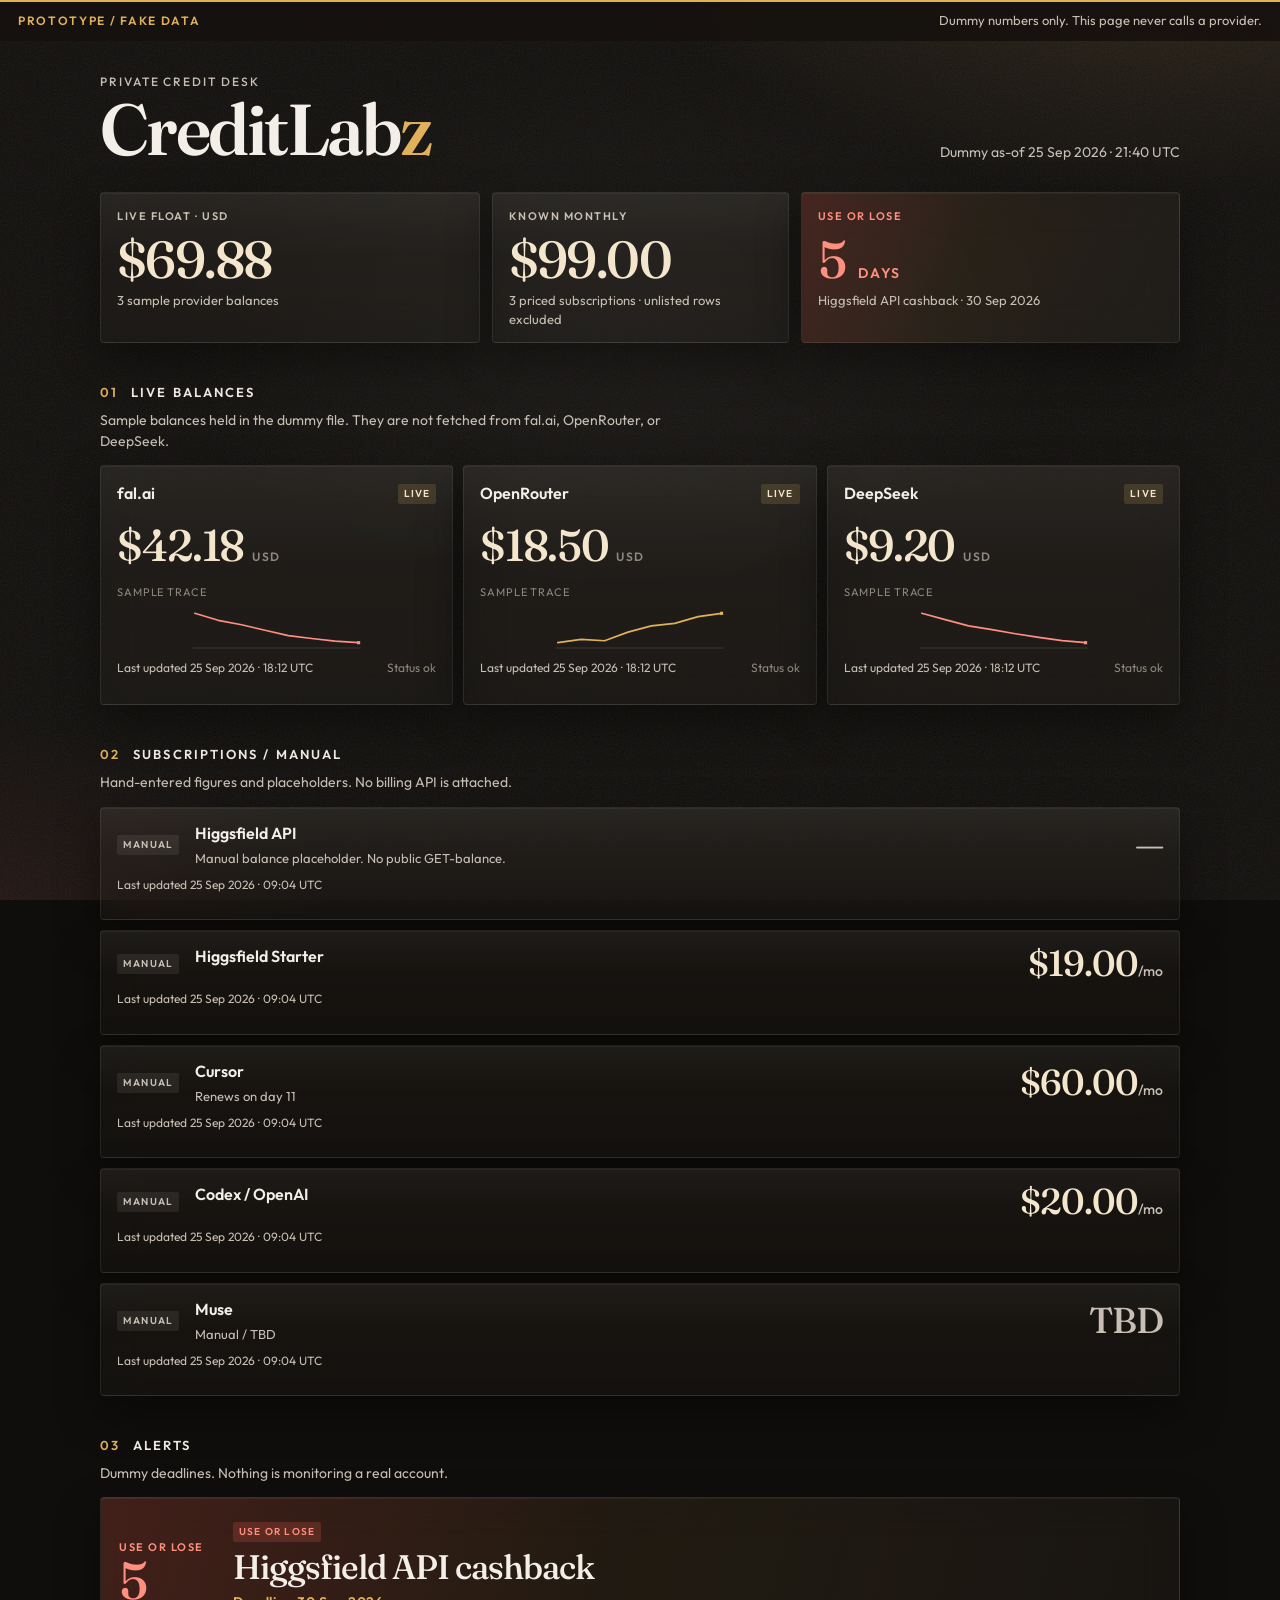
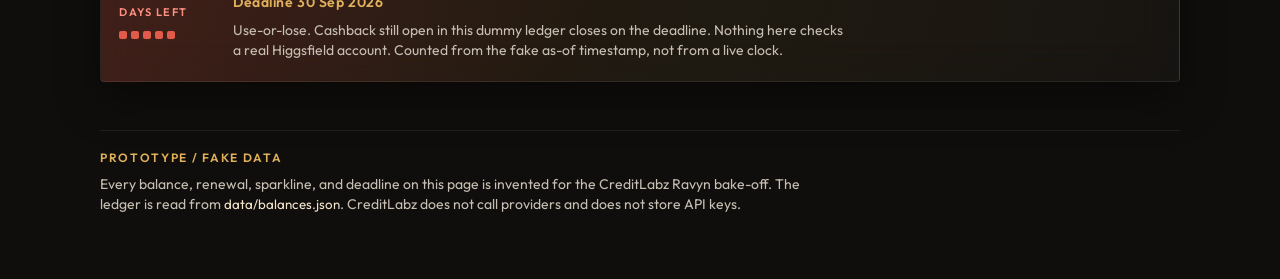
==== main/index.html @ 65f57c91 "Publish a compare gallery with a static copy of each Ravyn look. Snapshot main, v1, v2 cyan-dark, an" ====
<!DOCTYPE html>
<html lang="en">
<head>
  <meta charset="utf-8" />
  <meta name="viewport" content="width=device-width, initial-scale=1" />
  <meta name="robots" content="noindex, nofollow" />
  <meta name="description" content="CreditLabz prototype. Fake API balances only. No provider calls and no API keys." />
  <meta name="theme-color" content="#100e0c" />
  <meta property="og:title" content="CreditLabz — prototype (fake data)" />
  <meta property="og:description" content="Ravyn bake-off ledger with invented balances. Not connected to any provider." />
  <title>CreditLabz — prototype (fake data)</title>
  <link rel="icon" href="favicon.svg" type="image/svg+xml" />
  <link rel="preconnect" href="https://fonts.googleapis.com" />
  <link rel="preconnect" href="https://fonts.gstatic.com" crossorigin />
  <link href="https://fonts.googleapis.com/css2?family=Fraunces:opsz,wght@9..144,500;9..144,600&family=Outfit:wght@400;500;600&display=swap" rel="stylesheet" />
  <link rel="stylesheet" href="css/styles.css" />
</head>
<body>
  <div class="atmosphere" aria-hidden="true"></div>
  <a class="skip" href="#main">Skip to ledger</a>
  <p class="banner" role="status">
    <span class="stamp">Prototype / fake data</span>
    <span class="banner-note">Dummy numbers only. This page never calls a provider.</span>
  </p>
  <div class="page">
    <header class="mast">
      <div class="mast-title">
        <p class="kicker">Private credit desk</p>
        <h1>CreditLab<span class="mark">z</span></h1>
      </div>
      <p class="asof" id="asof">Dummy timestamp loading…</p>
    </header>

    <main id="main">
      <section class="summary" id="summary" aria-label="Ledger summary">
        <p class="loading">Loading dummy ledger…</p>
      </section>

      <section class="section" id="live" aria-labelledby="live-heading">
        <div class="section-head">
          <h2 id="live-heading"><span>01</span> Live balances</h2>
          <p>Sample balances held in the dummy file. They are not fetched from fal.ai, OpenRouter, or DeepSeek.</p>
        </div>
        <div class="live-grid" id="live-grid"></div>
      </section>

      <section class="section" id="manual" aria-labelledby="manual-heading">
        <div class="section-head">
          <h2 id="manual-heading"><span>02</span> Subscriptions / manual</h2>
          <p>Hand-entered figures and placeholders. No billing API is attached.</p>
        </div>
        <div class="stack" id="manual-list"></div>
      </section>

      <section class="section" id="alerts" aria-labelledby="alerts-heading">
        <div class="section-head">
          <h2 id="alerts-heading"><span>03</span> Alerts</h2>
          <p>Dummy deadlines. Nothing is monitoring a real account.</p>
        </div>
        <div class="stack" id="alert-list"></div>
      </section>
    </main>

    <footer class="colophon">
      <p class="stamp">Prototype / fake data</p>
      <p>Every balance, renewal, sparkline, and deadline on this page is invented for the CreditLabz Ravyn bake-off. The ledger is read from <code>data/balances.json</code>. CreditLabz does not call providers and does not store API keys.</p>
    </footer>
  </div>
  <noscript>
    <p class="banner">JavaScript is required to paint the dummy ledger from data/balances.json.</p>
  </noscript>
  <script src="js/app.js" defer></script>
</body>
</html>
---- main/css/styles.css ----
:root {
  --bg: #100e0c;
  --ink: #f3efe8;
  --muted: #c8bfb4;
  --faint: #8f877e;
  --gold: #e0b15a;
  --gold-soft: #f3e6cc;
  --red: #ff8f80;
  --red-deep: #e15a4a;
  --glass: rgba(255, 246, 232, 0.045);
  --edge: rgba(255, 244, 230, 0.08);
  --radius: 4px;
  --radius-tight: 2px;
  --shadow: 0 18px 44px rgba(0, 0, 0, 0.38);
  color-scheme: dark;
}

* { box-sizing: border-box; }

html { scroll-behavior: smooth; }

body {
  margin: 0;
  min-height: 100vh;
  background: var(--bg);
  color: var(--ink);
  font-family: "Outfit", "Avenir Next", "Segoe UI", sans-serif;
  font-size: 16px;
  line-height: 1.45;
}

body::selection,
.page::selection {
  background: var(--gold);
  color: #1a140c;
}

a { color: var(--gold-soft); }

.atmosphere {
  position: fixed;
  inset: 0;
  z-index: 0;
  pointer-events: none;
  background:
    radial-gradient(980px 520px at 92% -12%, rgba(224, 177, 90, 0.16), transparent 58%),
    radial-gradient(760px 480px at -8% 108%, rgba(225, 90, 74, 0.12), transparent 56%),
    radial-gradient(640px 380px at 48% 36%, rgba(255, 244, 230, 0.035), transparent 70%);
}

.atmosphere::after {
  content: "";
  position: absolute;
  inset: 0;
  opacity: 0.18;
  background-image: url("data:image/svg+xml;utf8,<svg xmlns='http://www.w3.org/2000/svg' width='180' height='180'><filter id='n'><feTurbulence type='fractalNoise' baseFrequency='0.85' numOctaves='2' stitchTiles='stitch'/></filter><rect width='100%' height='100%' filter='url(%23n)' opacity='0.55'/></svg>");
}

.page {
  position: relative;
  z-index: 1;
  width: min(1080px, calc(100% - 32px));
  margin: 0 auto;
  padding-bottom: 64px;
}

.skip {
  position: absolute;
  left: 12px;
  top: -48px;
  z-index: 40;
  padding: 8px 10px;
  border-radius: var(--radius-tight);
  background: var(--gold);
  color: #1a140c;
  text-decoration: none;
}

.skip:focus { top: 8px; }

.banner {
  position: sticky;
  top: 0;
  z-index: 20;
  display: flex;
  justify-content: space-between;
  align-items: baseline;
  gap: 12px 24px;
  flex-wrap: wrap;
  margin: 0;
  padding: 11px 18px;
  background: rgba(22, 18, 15, 0.92);
  box-shadow: inset 0 2px 0 var(--gold);
  backdrop-filter: blur(16px);
  -webkit-backdrop-filter: blur(16px);
}

.stamp {
  margin: 0;
  color: var(--gold);
  font-size: 12px;
  font-weight: 600;
  letter-spacing: 0.14em;
  text-transform: uppercase;
}

.banner-note {
  color: var(--muted);
  font-size: 13px;
}

.mast {
  display: flex;
  justify-content: space-between;
  align-items: flex-end;
  gap: 18px 28px;
  padding: 32px 0 8px;
}

.kicker {
  margin: 0 0 6px;
  color: var(--muted);
  font-size: 12px;
  font-weight: 500;
  letter-spacing: 0.16em;
  text-transform: uppercase;
}

h1 {
  margin: 0;
  font-family: "Fraunces", "Iowan Old Style", Palatino, Georgia, serif;
  font-weight: 600;
  font-size: clamp(40px, 8vw, 72px);
  line-height: 0.92;
  letter-spacing: -0.035em;
}

h1 .mark { color: var(--gold); }

.asof {
  margin: 0;
  max-width: 28ch;
  color: var(--muted);
  font-size: 14px;
  text-align: right;
}

.summary {
  display: grid;
  gap: 12px;
  margin-top: 22px;
}

.section { margin-top: 40px; }

.section-head h2 {
  margin: 0;
  color: var(--ink);
  font-family: "Outfit", "Avenir Next", sans-serif;
  font-size: 13px;
  font-weight: 600;
  letter-spacing: 0.16em;
  text-transform: uppercase;
}

.section-head h2 span {
  margin-right: 8px;
  color: var(--gold);
}

.section-head p {
  margin: 8px 0 0;
  max-width: 68ch;
  color: var(--muted);
  font-size: 14px;
}

.live-grid,
.stack {
  display: grid;
  gap: 10px;
  margin-top: 14px;
}

body:not(.ready) .section { display: none; }

.card {
  border: 1px solid var(--edge);
  border-radius: var(--radius);
  background:
    linear-gradient(180deg, rgba(255, 246, 232, 0.075), rgba(255, 246, 232, 0.028) 42%, rgba(255, 246, 232, 0.02));
  box-shadow:
    inset 0 1px 0 rgba(255, 244, 230, 0.05),
    var(--shadow);
  backdrop-filter: blur(22px) saturate(1.35);
  -webkit-backdrop-filter: blur(22px) saturate(1.35);
  transition: transform 160ms ease, background 160ms ease;
}

a.card {
  color: inherit;
  text-decoration: none;
}

.card:hover {
  transform: translateY(-2px);
  background:
    linear-gradient(180deg, rgba(255, 246, 232, 0.1), rgba(255, 246, 232, 0.04) 46%, rgba(255, 246, 232, 0.025));
}

.summary-card { padding: 16px 16px 14px; }

.eyebrow {
  margin: 0;
  color: var(--muted);
  font-size: 11px;
  font-weight: 600;
  letter-spacing: 0.14em;
  text-transform: uppercase;
}

.hero-figure {
  margin: 10px 0 6px;
  color: var(--gold-soft);
  font-family: "Fraunces", "Iowan Old Style", Palatino, Georgia, serif;
  font-weight: 500;
  font-size: clamp(36px, 5vw, 52px);
  line-height: 0.95;
  letter-spacing: -0.03em;
  font-variant-numeric: tabular-nums;
}

.hero-figure .unit {
  margin-left: 4px;
  color: var(--red);
  font-family: "Outfit", "Avenir Next", sans-serif;
  font-size: 14px;
  font-weight: 600;
  letter-spacing: 0.12em;
  text-transform: uppercase;
}

.summary-alert {
  background:
    linear-gradient(115deg, rgba(225, 90, 74, 0.22), rgba(224, 177, 90, 0.07) 46%, rgba(255, 246, 232, 0.03));
}

.summary-alert .hero-figure,
.summary-alert .eyebrow { color: var(--red); }

.meta {
  margin: 0;
  color: var(--muted);
  font-size: 13px;
}

.live-card {
  display: flex;
  flex-direction: column;
  min-height: 228px;
  padding: 16px;
}

.card-top {
  display: flex;
  justify-content: space-between;
  align-items: center;
  gap: 10px;
}

.service {
  margin: 0;
  font-size: 16px;
  font-weight: 600;
}

.badge {
  display: inline-block;
  padding: 3px 6px;
  border-radius: var(--radius-tight);
  background: rgba(224, 177, 90, 0.16);
  color: var(--gold-soft);
  font-size: 10px;
  font-weight: 600;
  letter-spacing: 0.12em;
  line-height: 1.4;
  text-transform: uppercase;
  white-space: nowrap;
}

.badge-manual {
  background: rgba(243, 239, 232, 0.08);
  color: var(--muted);
}

.badge-urgent {
  background: rgba(225, 90, 74, 0.22);
  color: var(--red);
}

.figure-row {
  display: flex;
  align-items: baseline;
  gap: 8px;
  margin-top: 18px;
}

.figure {
  margin: 0;
  color: var(--gold-soft);
  font-family: "Fraunces", "Iowan Old Style", Palatino, Georgia, serif;
  font-weight: 500;
  font-size: clamp(32px, 4vw, 44px);
  line-height: 1;
  letter-spacing: -0.03em;
  font-variant-numeric: tabular-nums;
}

.figure.dim {
  color: var(--muted);
  font-size: clamp(28px, 3vw, 36px);
}

.currency {
  color: var(--faint);
  font-size: 12px;
  font-weight: 600;
  letter-spacing: 0.12em;
}

.cadence {
  color: var(--muted);
  font-size: 14px;
  font-weight: 500;
}

.trace { margin-top: auto; padding-top: 18px; }

.trace-label {
  display: flex;
  justify-content: space-between;
  gap: 8px;
  margin: 0 0 6px;
  color: var(--faint);
  font-size: 11px;
  letter-spacing: 0.08em;
  text-transform: uppercase;
}

.spark {
  display: block;
  width: 100%;
  height: 42px;
}

.spark path {
  fill: none;
  stroke-width: 1.6;
  stroke-linejoin: round;
  stroke-linecap: round;
}

.spark .baseline {
  stroke: rgba(243, 239, 232, 0.14);
  stroke-width: 1;
}

.spark rect { stroke: none; }

.spark.up path { stroke: var(--gold); }

.spark.up rect { fill: var(--gold); }

.spark.down path { stroke: var(--red); }

.spark.down rect { fill: var(--red); }

.card-foot {
  display: flex;
  justify-content: space-between;
  gap: 10px;
  flex-wrap: wrap;
  margin-top: 10px;
  color: var(--faint);
  font-size: 12px;
}

.card-foot time { color: var(--muted); }

.status-ok { color: var(--faint); }

.status-bad { color: var(--red); }

.ledger {
  display: grid;
  grid-template-columns: auto minmax(0, 1fr) auto;
  gap: 4px 16px;
  align-items: center;
  padding: 14px 16px;
}

.ledger .badge { grid-row: 1 / span 2; }

.ledger .service { grid-column: 2; }

.ledger .amount {
  grid-column: 3;
  grid-row: 1 / span 2;
  margin: 0;
  text-align: right;
}

.ledger .figure { font-size: clamp(28px, 3vw, 36px); }

.ledger .note {
  grid-column: 2;
  margin: 0;
  color: var(--muted);
  font-size: 13px;
}

.ledger .card-foot {
  grid-column: 1 / -1;
  margin-top: 4px;
}

.alert-card {
  display: grid;
  grid-template-columns: auto minmax(0, 1fr);
  gap: 8px 22px;
  align-items: center;
  padding: 20px 18px;
  background:
    linear-gradient(105deg, rgba(225, 90, 74, 0.24), rgba(224, 177, 90, 0.08) 48%, rgba(255, 246, 232, 0.03));
}

.alert-count {
  min-width: 92px;
}

.alert-count .hero-figure {
  margin: 0;
  color: var(--red);
}

.alert-count .eyebrow { color: var(--red); }

.ticks {
  display: flex;
  gap: 4px;
  margin-top: 10px;
}

.ticks span {
  width: 8px;
  height: 8px;
  border-radius: var(--radius-tight);
  background: var(--red-deep);
}

.alert-copy h3 {
  margin: 8px 0 6px;
  font-family: "Fraunces", "Iowan Old Style", Palatino, Georgia, serif;
  font-size: clamp(26px, 3vw, 34px);
  font-weight: 500;
  letter-spacing: -0.03em;
  line-height: 1.05;
}

.deadline {
  margin: 0 0 8px;
  color: var(--gold);
  font-size: 14px;
  font-weight: 600;
  letter-spacing: 0.04em;
}

.alert-copy p:last-child {
  margin: 0;
  max-width: 68ch;
  color: var(--muted);
  font-size: 14px;
}

.loading,
.empty {
  margin: 0;
  color: var(--muted);
}

.error {
  margin: 0;
  color: var(--red);
}

.colophon {
  margin-top: 48px;
  padding-top: 18px;
  border-top: 1px solid rgba(255, 244, 230, 0.08);
}

.colophon p:last-child {
  margin: 8px 0 0;
  max-width: 78ch;
  color: var(--muted);
  font-size: 14px;
}

code {
  color: var(--gold-soft);
  font-family: "Outfit", "Avenir Next", sans-serif;
  font-size: 0.95em;
}

.sr {
  position: absolute;
  width: 1px;
  height: 1px;
  padding: 0;
  margin: -1px;
  overflow: hidden;
  clip: rect(0, 0, 0, 0);
  white-space: nowrap;
  border: 0;
}

:focus-visible {
  outline: 2px solid var(--gold);
  outline-offset: 3px;
}

@media (min-width: 800px) {
  .summary { grid-template-columns: 1.15fr 0.9fr 1.15fr; }
  .live-grid { grid-template-columns: repeat(3, minmax(0, 1fr)); }
}

@media (max-width: 720px) {
  .page { width: min(1080px, calc(100% - 24px)); }
  .mast { flex-direction: column; align-items: flex-start; padding-top: 24px; }
  .asof { text-align: left; }
  .ledger {
    grid-template-columns: 1fr;
    justify-items: start;
  }
  .ledger .badge,
  .ledger .service,
  .ledger .note,
  .ledger .amount,
  .ledger .card-foot { grid-column: 1; grid-row: auto; }
  .ledger .amount { text-align: left; }
  .alert-card { grid-template-columns: 1fr; }
}

@media (prefers-reduced-motion: reduce) {
  html { scroll-behavior: auto; }
  .card { transition: none; }
  .card:hover { transform: none; }
}
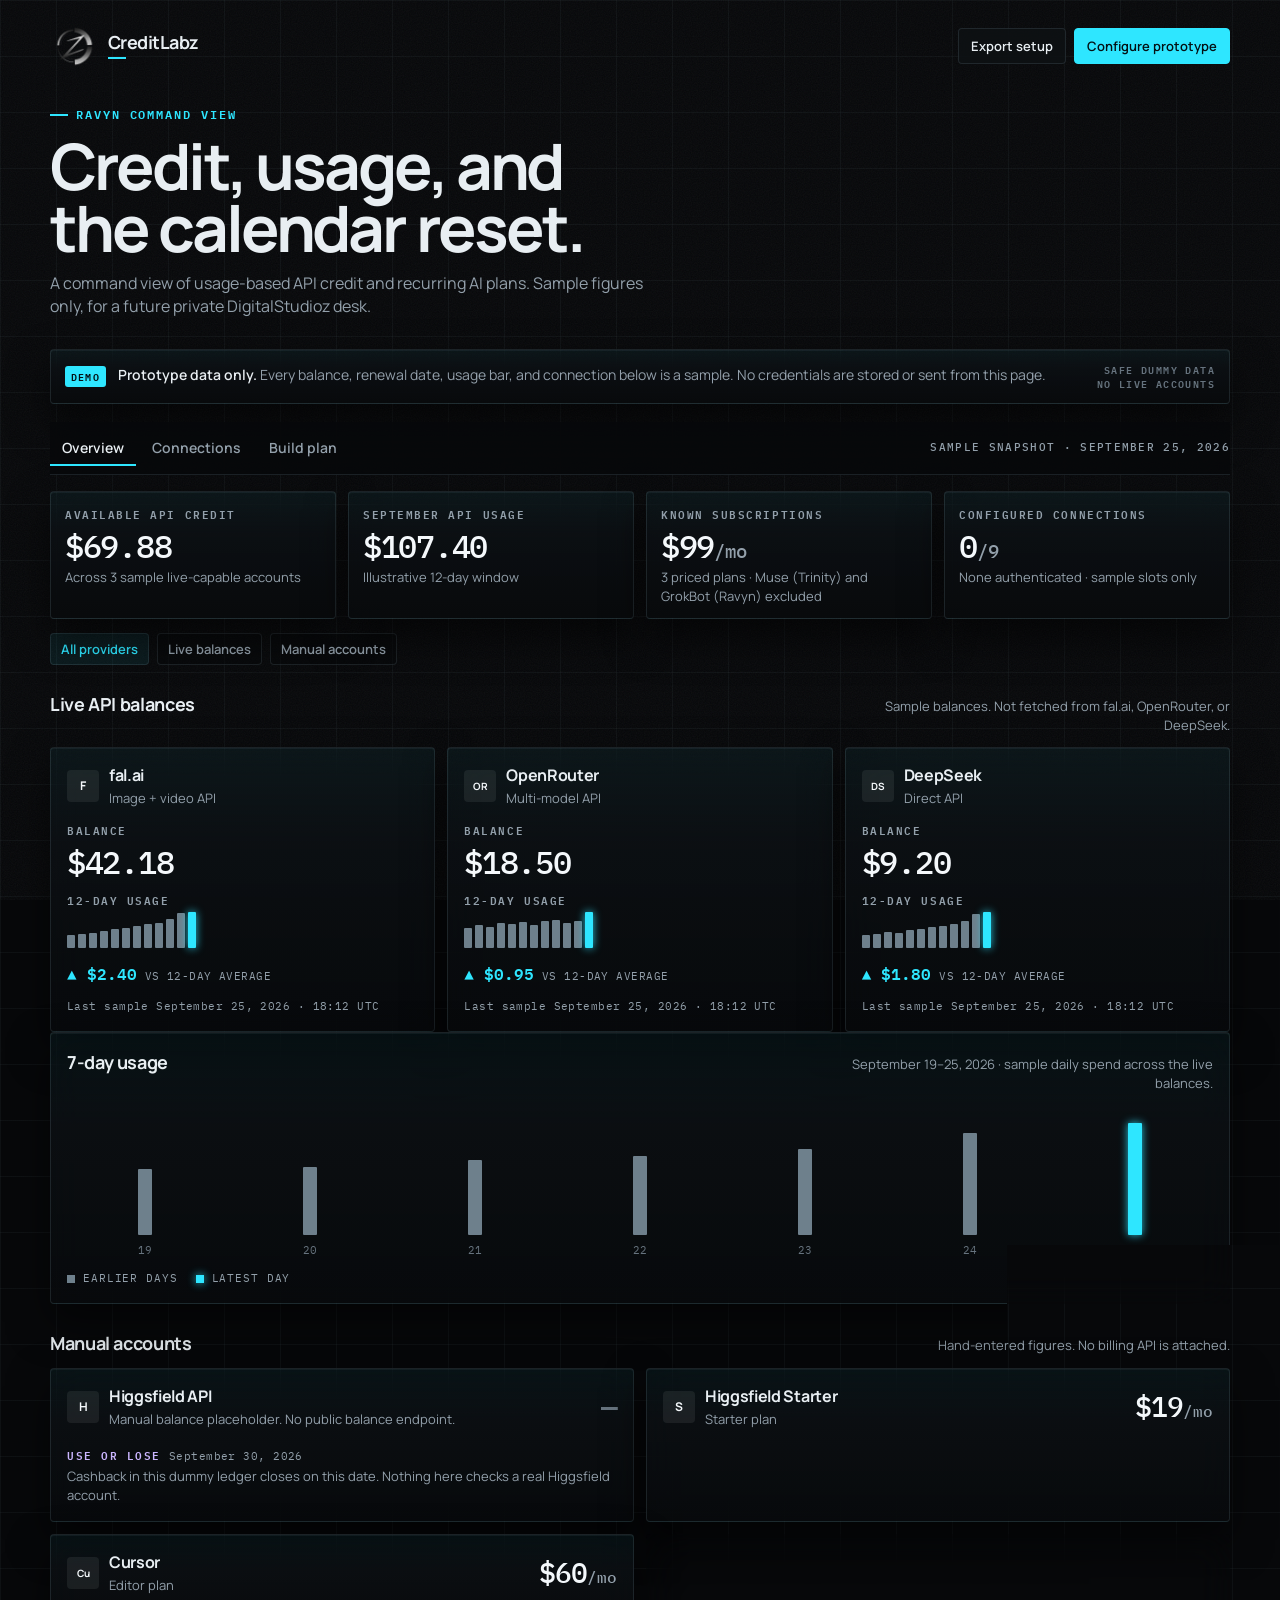
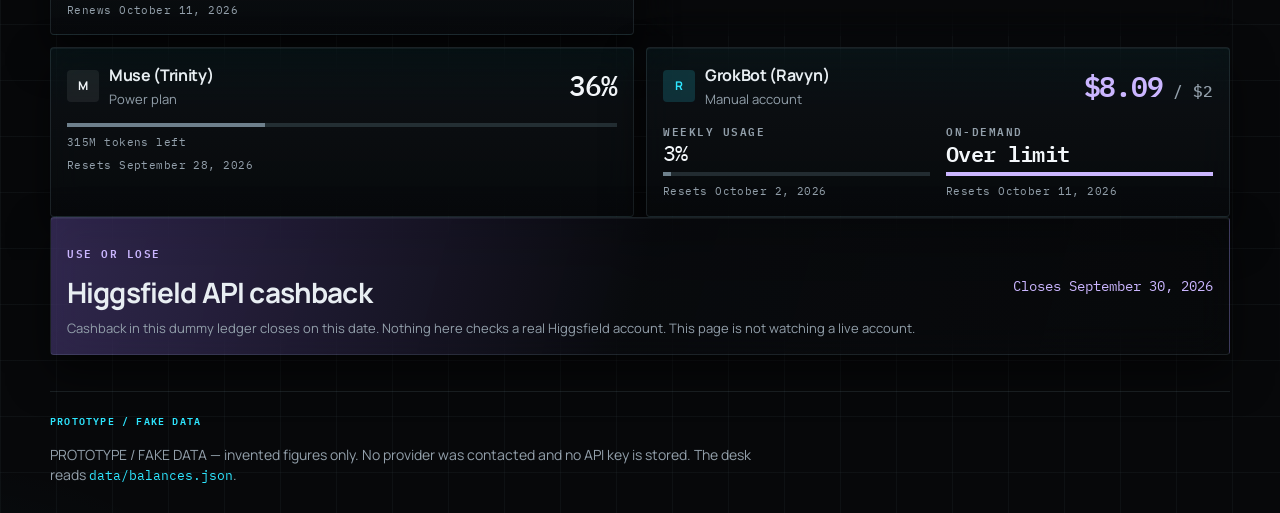
==== commit e8c60d61: "Refresh the compare gallery to the cyan v3 desk and drop v1. /main/ and /v3-next-pass/ now show the " ====
--- a/main/index.html
+++ b/main/index.html
@@ -5,69 +5,138 @@
   <meta name="viewport" content="width=device-width, initial-scale=1" />
   <meta name="robots" content="noindex, nofollow" />
   <meta name="description" content="CreditLabz prototype. Fake API balances only. No provider calls and no API keys." />
-  <meta name="theme-color" content="#100e0c" />
+  <meta name="theme-color" content="#07080a" />
   <meta property="og:title" content="CreditLabz — prototype (fake data)" />
-  <meta property="og:description" content="Ravyn bake-off ledger with invented balances. Not connected to any provider." />
+  <meta property="og:description" content="Ravyn bake-off desk with invented balances, usage bars, and calendar reset dates." />
   <title>CreditLabz — prototype (fake data)</title>
-  <link rel="icon" href="favicon.svg" type="image/svg+xml" />
+  <link rel="icon" href="assets/logo.png" type="image/png" />
   <link rel="preconnect" href="https://fonts.googleapis.com" />
   <link rel="preconnect" href="https://fonts.gstatic.com" crossorigin />
-  <link href="https://fonts.googleapis.com/css2?family=Fraunces:opsz,wght@9..144,500;9..144,600&family=Outfit:wght@400;500;600&display=swap" rel="stylesheet" />
+  <link href="https://fonts.googleapis.com/css2?family=IBM+Plex+Mono:wght@500;600&family=Manrope:wght@400;500;600;700;800&display=swap" rel="stylesheet" />
   <link rel="stylesheet" href="css/styles.css" />
 </head>
 <body>
-  <div class="atmosphere" aria-hidden="true"></div>
-  <a class="skip" href="#main">Skip to ledger</a>
-  <p class="banner" role="status">
-    <span class="stamp">Prototype / fake data</span>
-    <span class="banner-note">Dummy numbers only. This page never calls a provider.</span>
-  </p>
+  <a class="skip" href="#main">Skip to desk</a>
   <div class="page">
-    <header class="mast">
-      <div class="mast-title">
-        <p class="kicker">Private credit desk</p>
-        <h1>CreditLab<span class="mark">z</span></h1>
+    <header class="topbar">
+      <a class="brand" href="#overview">
+        <img class="logo" src="assets/logo.png" width="48" height="48" alt="" />
+        <span class="brand-lockup">
+          <span class="brand-name">CreditLabz</span>
+          <span class="brand-tick" aria-hidden="true"></span>
+        </span>
+      </a>
+      <div class="top-actions">
+        <button type="button" class="btn" id="export-btn">Export setup</button>
+        <button type="button" class="btn btn-lead" id="configure-btn">Configure prototype</button>
       </div>
-      <p class="asof" id="asof">Dummy timestamp loading…</p>
     </header>
 
     <main id="main">
-      <section class="summary" id="summary" aria-label="Ledger summary">
-        <p class="loading">Loading dummy ledger…</p>
+      <section class="hero">
+        <p class="kicker"><span class="kicker-rule" aria-hidden="true"></span>Ravyn command view</p>
+        <h1>Credit, usage, and<br />the calendar reset.</h1>
+        <p class="lede">A command view of usage-based API credit and recurring AI plans. Sample figures only, for a future private DigitalStudioz desk.</p>
       </section>
 
-      <section class="section" id="live" aria-labelledby="live-heading">
+      <p class="demo" role="status">
+        <span class="demo-main">
+          <span class="stamp">Demo</span>
+          <span class="demo-copy"><strong>Prototype data only.</strong> Every balance, renewal date, usage bar, and connection below is a sample. No credentials are stored or sent from this page.</span>
+        </span>
+        <span class="demo-side">
+          <span>Safe dummy data</span>
+          <span>No live accounts</span>
+        </span>
+      </p>
+
+      <div class="tabbar">
+        <div class="tablist" role="tablist" aria-label="Desk sections">
+          <button type="button" class="tab" id="tab-overview" role="tab" aria-selected="true" aria-controls="panel-overview" data-tab="overview" tabindex="0">Overview</button>
+          <button type="button" class="tab" id="tab-connections" role="tab" aria-selected="false" aria-controls="panel-connections" data-tab="connections" tabindex="-1">Connections</button>
+          <button type="button" class="tab" id="tab-build" role="tab" aria-selected="false" aria-controls="panel-build" data-tab="build" tabindex="-1">Build plan</button>
+        </div>
+        <p class="snapshot" id="snapshot">Sample snapshot</p>
+      </div>
+
+      <div class="panel" id="panel-overview" role="tabpanel" aria-labelledby="tab-overview" data-filter="all">
+        <section class="metrics" id="metrics" aria-label="Summary">
+          <p class="loading">Loading dummy ledger…</p>
+        </section>
+
+        <div class="filters" id="filters" role="group" aria-label="Filter accounts">
+          <button type="button" class="filter" data-filter="all" aria-pressed="true">All providers</button>
+          <button type="button" class="filter" data-filter="live" aria-pressed="false">Live balances</button>
+          <button type="button" class="filter" data-filter="manual" aria-pressed="false">Manual accounts</button>
+        </div>
+
+        <section class="block is-live-block" id="live-section" aria-labelledby="live-heading">
+          <div class="section-head">
+            <h2 id="live-heading">Live API balances</h2>
+            <p>Sample balances. Not fetched from fal.ai, OpenRouter, or DeepSeek.</p>
+          </div>
+          <div class="live-grid" id="live-grid"></div>
+        </section>
+
+        <section class="block is-live-block" id="week-section" aria-labelledby="week-heading">
+          <div class="card week-card">
+            <div class="section-head tight">
+              <h2 id="week-heading">7-day usage</h2>
+              <p id="week-range">Sample daily spend across the live balances.</p>
+            </div>
+            <div class="week" id="week-chart"></div>
+            <p class="legend" id="week-legend">
+              <span class="swatch" aria-hidden="true"></span> Earlier days
+              <span class="swatch is-latest" aria-hidden="true"></span> Latest day
+            </p>
+          </div>
+        </section>
+
+        <section class="block is-manual-block" id="manual-section" aria-labelledby="manual-heading">
+          <div class="section-head">
+            <h2 id="manual-heading">Manual accounts</h2>
+            <p>Hand-entered figures. No billing API is attached.</p>
+          </div>
+          <div class="manual-grid" id="manual-grid"></div>
+        </section>
+
+        <section class="block is-manual-block" id="alert-section" aria-labelledby="alert-heading">
+          <h2 class="sr" id="alert-heading">Alerts</h2>
+          <div id="alert-list"></div>
+        </section>
+      </div>
+
+      <div class="panel" id="panel-connections" role="tabpanel" aria-labelledby="tab-connections" hidden>
         <div class="section-head">
-          <h2 id="live-heading"><span>01</span> Live balances</h2>
-          <p>Sample balances held in the dummy file. They are not fetched from fal.ai, OpenRouter, or DeepSeek.</p>
+          <h2>Connections</h2>
+          <p id="conn-count">Sample slots. None are authenticated.</p>
         </div>
-        <div class="live-grid" id="live-grid"></div>
-      </section>
+        <div class="stack" id="conn-list"></div>
+        <div class="section-head">
+          <h2>Access model</h2>
+          <p>How a later private desk would reach each account.</p>
+        </div>
+        <div class="model-grid" id="access-model"></div>
+      </div>
 
-      <section class="section" id="manual" aria-labelledby="manual-heading">
+      <div class="panel" id="panel-build" role="tabpanel" aria-labelledby="tab-build" hidden>
         <div class="section-head">
-          <h2 id="manual-heading"><span>02</span> Subscriptions / manual</h2>
-          <p>Hand-entered figures and placeholders. No billing API is attached.</p>
+          <h2>Build plan</h2>
+          <p>What this prototype is holding the place for.</p>
         </div>
-        <div class="stack" id="manual-list"></div>
-      </section>
-
-      <section class="section" id="alerts" aria-labelledby="alerts-heading">
-        <div class="section-head">
-          <h2 id="alerts-heading"><span>03</span> Alerts</h2>
-          <p>Dummy deadlines. Nothing is monitoring a real account.</p>
-        </div>
-        <div class="stack" id="alert-list"></div>
-      </section>
+        <div id="build-list"></div>
+      </div>
     </main>
 
     <footer class="colophon">
-      <p class="stamp">Prototype / fake data</p>
-      <p>Every balance, renewal, sparkline, and deadline on this page is invented for the CreditLabz Ravyn bake-off. The ledger is read from <code>data/balances.json</code>. CreditLabz does not call providers and does not store API keys.</p>
+      <p class="stamp stamp-quiet">Prototype / fake data</p>
+      <p id="footer-note">Every balance, renewal date, usage bar, and connection on this page is invented for the CreditLabz Ravyn bake-off. The desk reads <code>data/balances.json</code>. CreditLabz does not call providers and does not store API keys.</p>
     </footer>
   </div>
+
+  <dialog id="config-dialog" aria-labelledby="config-title"></dialog>
   <noscript>
-    <p class="banner">JavaScript is required to paint the dummy ledger from data/balances.json.</p>
+    <p class="demo">JavaScript is required to paint the dummy ledger from data/balances.json.</p>
   </noscript>
   <script src="js/app.js" defer></script>
 </body>
--- a/main/css/styles.css
+++ b/main/css/styles.css
@@ -1,516 +1,913 @@
 :root {
-  --bg: #100e0c;
-  --ink: #f3efe8;
-  --muted: #c8bfb4;
-  --faint: #8f877e;
-  --gold: #e0b15a;
-  --gold-soft: #f3e6cc;
-  --red: #ff8f80;
-  --red-deep: #e15a4a;
-  --glass: rgba(255, 246, 232, 0.045);
-  --edge: rgba(255, 244, 230, 0.08);
+  --bg: #07080a;
+  --ink: #e8eef2;
+  --muted: #93a0ab;
+  --faint: #66737e;
+  --figure: #f4f8fb;
+  --cyan: #2ee6ff;
+  --cyan-ink: #041014;
+  --violet: #cbb6ff;
+  --violet-deep: #8d74e6;
+  --glass: rgba(14, 18, 22, 0.72);
+  --edge: rgba(168, 214, 228, 0.12);
+  --line: var(--edge);
+  --shadow: 0 18px 40px rgba(0, 0, 0, 0.55);
+  --card-2: rgba(46, 230, 255, 0.08);
+  --bar: #6e808c;
+  --grokbot: var(--cyan);
   --radius: 4px;
-  --radius-tight: 2px;
-  --shadow: 0 18px 44px rgba(0, 0, 0, 0.38);
+  --sans: "Manrope", "Segoe UI", sans-serif;
+  --mono: "IBM Plex Mono", ui-monospace, "SFMono-Regular", Menlo, Consolas, monospace;
   color-scheme: dark;
 }
 
 * { box-sizing: border-box; }
 
-html { scroll-behavior: smooth; }
+html {
+  scroll-behavior: smooth;
+  background: var(--bg);
+}
 
 body {
   margin: 0;
   min-height: 100vh;
-  background: var(--bg);
+  background-color: var(--bg);
+  background-image:
+    linear-gradient(rgba(168, 214, 228, 0.045) 1px, transparent 1px),
+    linear-gradient(90deg, rgba(168, 214, 228, 0.045) 1px, transparent 1px),
+    radial-gradient(880px 460px at 96% -14%, rgba(46, 230, 255, 0.11), transparent 58%),
+    radial-gradient(640px 420px at -6% 108%, rgba(46, 230, 255, 0.045), transparent 54%);
+  background-size: 56px 56px, 56px 56px, auto, auto;
   color: var(--ink);
-  font-family: "Outfit", "Avenir Next", "Segoe UI", sans-serif;
+  font-family: var(--sans);
   font-size: 16px;
   line-height: 1.45;
 }
 
-body::selection,
-.page::selection {
-  background: var(--gold);
-  color: #1a140c;
-}
-
-a { color: var(--gold-soft); }
-
-.atmosphere {
+body::before {
+  content: "";
   position: fixed;
   inset: 0;
   z-index: 0;
   pointer-events: none;
-  background:
-    radial-gradient(980px 520px at 92% -12%, rgba(224, 177, 90, 0.16), transparent 58%),
-    radial-gradient(760px 480px at -8% 108%, rgba(225, 90, 74, 0.12), transparent 56%),
-    radial-gradient(640px 380px at 48% 36%, rgba(255, 244, 230, 0.035), transparent 70%);
-}
-
-.atmosphere::after {
-  content: "";
-  position: absolute;
-  inset: 0;
-  opacity: 0.18;
+  opacity: 0.1;
   background-image: url("data:image/svg+xml;utf8,<svg xmlns='http://www.w3.org/2000/svg' width='180' height='180'><filter id='n'><feTurbulence type='fractalNoise' baseFrequency='0.85' numOctaves='2' stitchTiles='stitch'/></filter><rect width='100%' height='100%' filter='url(%23n)' opacity='0.55'/></svg>");
 }
+
+::selection {
+  background: var(--cyan);
+  color: var(--cyan-ink);
+}
+
+a { color: inherit; }
 
 .page {
   position: relative;
   z-index: 1;
-  width: min(1080px, calc(100% - 32px));
+  width: min(1180px, calc(100% - 40px));
   margin: 0 auto;
-  padding-bottom: 64px;
+  padding-bottom: 28px;
 }
 
 .skip {
   position: absolute;
   left: 12px;
   top: -48px;
-  z-index: 40;
+  z-index: 50;
   padding: 8px 10px;
-  border-radius: var(--radius-tight);
-  background: var(--gold);
-  color: #1a140c;
+  border-radius: var(--radius);
+  background: var(--cyan);
+  color: var(--cyan-ink);
   text-decoration: none;
 }
 
 .skip:focus { top: 8px; }
 
-.banner {
+.topbar {
+  display: flex;
+  justify-content: space-between;
+  align-items: center;
+  gap: 16px 24px;
+  padding: 22px 0 8px;
+}
+
+.brand {
+  display: flex;
+  align-items: center;
+  gap: 10px;
+  color: inherit;
+  text-decoration: none;
+}
+
+.logo {
+  display: block;
+  width: 48px;
+  height: 48px;
+}
+
+.brand-name {
+  display: block;
+  font-weight: 700;
+  font-size: 18px;
+  letter-spacing: -0.03em;
+  line-height: 1;
+}
+
+.brand-tick {
+  display: block;
+  width: 18px;
+  height: 2px;
+  margin-top: 6px;
+  background: var(--cyan);
+}
+
+.top-actions {
+  display: flex;
+  flex-wrap: wrap;
+  gap: 8px;
+}
+
+.btn,
+.filter,
+.tab,
+.pick,
+.btn-text {
+  font: inherit;
+  cursor: pointer;
+}
+
+.btn {
+  border-radius: var(--radius);
+  border: 1px solid var(--edge);
+  background: var(--glass);
+  color: var(--ink);
+  font-weight: 600;
+  font-size: 13px;
+  padding: 8px 12px;
+  backdrop-filter: blur(12px);
+  -webkit-backdrop-filter: blur(12px);
+}
+
+.btn:hover { background: var(--card-2); }
+
+.btn-lead {
+  background: var(--cyan);
+  border-color: var(--cyan);
+  color: var(--cyan-ink);
+}
+
+.btn-lead:hover { background: #7af3ff; }
+
+.hero { padding: 28px 0 8px; }
+
+.kicker {
+  display: flex;
+  align-items: center;
+  gap: 8px;
+  margin: 0 0 12px;
+  color: var(--cyan);
+  font-family: var(--mono);
+  font-size: 12px;
+  font-weight: 600;
+  letter-spacing: 0.16em;
+  text-transform: uppercase;
+}
+
+.kicker-rule {
+  width: 18px;
+  height: 2px;
+  background: var(--cyan);
+}
+
+h1 {
+  margin: 0;
+  max-width: 16ch;
+  font-weight: 700;
+  font-size: clamp(40px, 5.4vw, 64px);
+  line-height: 0.96;
+  letter-spacing: -0.045em;
+}
+
+.lede {
+  max-width: 62ch;
+  margin: 14px 0 0;
+  color: var(--muted);
+  font-size: 16px;
+}
+
+.demo {
+  display: flex;
+  justify-content: space-between;
+  align-items: center;
+  gap: 16px 28px;
+  margin: 22px 0 0;
+  padding: 12px 14px;
+  background:
+    linear-gradient(180deg, rgba(46, 230, 255, 0.05), rgba(12, 16, 20, 0.82) 34%, rgba(8, 10, 12, 0.9));
+  border: 1px solid var(--edge);
+  border-radius: var(--radius);
+  box-shadow:
+    inset 0 1px 0 rgba(190, 230, 242, 0.06),
+    var(--shadow);
+  backdrop-filter: blur(18px) saturate(1.15);
+  -webkit-backdrop-filter: blur(18px) saturate(1.15);
+}
+
+.demo-main {
+  display: flex;
+  align-items: flex-start;
+  gap: 12px;
+}
+
+.stamp {
+  flex: none;
+  margin-top: 1px;
+  padding: 4px 6px;
+  border-radius: 3px;
+  background: var(--cyan);
+  color: var(--cyan-ink);
+  font-family: var(--mono);
+  font-size: 10px;
+  font-weight: 600;
+  letter-spacing: 0.12em;
+  line-height: 1.3;
+  text-transform: uppercase;
+}
+
+.stamp-quiet {
+  display: inline-block;
+  background: transparent;
+  color: var(--cyan);
+  padding: 0;
+}
+
+.demo-copy {
+  color: var(--muted);
+  font-size: 14px;
+}
+
+.demo-copy strong {
+  color: var(--ink);
+  font-weight: 600;
+}
+
+.demo-side {
+  display: flex;
+  flex-direction: column;
+  align-items: flex-end;
+  color: var(--faint);
+  font-family: var(--mono);
+  font-size: 10px;
+  font-weight: 600;
+  letter-spacing: 0.14em;
+  text-transform: uppercase;
+  white-space: nowrap;
+}
+
+.tabbar {
   position: sticky;
   top: 0;
   z-index: 20;
   display: flex;
   justify-content: space-between;
+  align-items: center;
+  gap: 12px 20px;
+  margin-top: 18px;
+  padding: 8px 0;
+  background: rgba(7, 8, 10, 0.9);
+  border-bottom: 1px solid var(--edge);
+  backdrop-filter: blur(16px);
+  -webkit-backdrop-filter: blur(16px);
+}
+
+.tablist {
+  display: flex;
+  gap: 4px;
+}
+
+.tab {
+  border: 0;
+  border-bottom: 2px solid transparent;
+  border-radius: var(--radius) var(--radius) 0 0;
+  background: transparent;
+  color: var(--muted);
+  font-weight: 600;
+  font-size: 14px;
+  padding: 8px 12px 6px;
+}
+
+.tab[aria-selected="true"] {
+  color: var(--ink);
+  border-bottom-color: var(--cyan);
+}
+
+.tab:hover { color: var(--ink); }
+
+.snapshot {
+  margin: 0;
+  color: var(--faint);
+  font-family: var(--mono);
+  font-size: 11px;
+  font-weight: 500;
+  letter-spacing: 0.12em;
+  text-transform: uppercase;
+}
+
+.panel { padding-top: 16px; }
+
+.metrics {
+  display: grid;
+  grid-template-columns: repeat(4, minmax(0, 1fr));
+  gap: 12px;
+}
+
+.metric,
+.card,
+.conn,
+.model {
+  background:
+    linear-gradient(180deg, rgba(46, 230, 255, 0.05), rgba(12, 16, 20, 0.82) 34%, rgba(8, 10, 12, 0.9));
+  border: 1px solid var(--edge);
+  border-radius: var(--radius);
+  box-shadow:
+    inset 0 1px 0 rgba(190, 230, 242, 0.06),
+    var(--shadow);
+  backdrop-filter: blur(18px) saturate(1.15);
+  -webkit-backdrop-filter: blur(18px) saturate(1.15);
+}
+
+.metric { padding: 14px 14px 12px; }
+
+.eyebrow {
+  margin: 0;
+  color: var(--muted);
+  font-family: var(--mono);
+  font-size: 11px;
+  font-weight: 600;
+  letter-spacing: 0.14em;
+  text-transform: uppercase;
+}
+
+.figure {
+  margin: 8px 0 0;
+  color: var(--figure);
+  font-family: var(--mono);
+  font-weight: 500;
+  font-size: clamp(26px, 2.5vw, 34px);
+  letter-spacing: -0.04em;
+  line-height: 1;
+  font-variant-numeric: tabular-nums;
+}
+
+.figure .of,
+.figure .per,
+.account-figure .per {
+  color: var(--muted);
+  font-size: 0.58em;
+  letter-spacing: 0;
+}
+
+.meta,
+.blurb,
+.model p,
+.plan p,
+.alert-copy,
+.detail-note,
+.dialog-note {
+  margin: 6px 0 0;
+  color: var(--muted);
+  font-size: 13px;
+}
+
+.filters {
+  display: flex;
+  flex-wrap: wrap;
+  gap: 8px;
+  margin-top: 14px;
+}
+
+.filter {
+  border: 1px solid var(--edge);
+  border-radius: var(--radius);
+  background: rgba(8, 10, 12, 0.55);
+  color: var(--muted);
+  font-weight: 600;
+  font-size: 13px;
+  padding: 6px 10px;
+}
+
+.filter[aria-pressed="true"] {
+  background: var(--card-2);
+  color: var(--cyan);
+}
+
+.section-head {
+  display: flex;
+  justify-content: space-between;
   align-items: baseline;
   gap: 12px 24px;
+  margin: 26px 0 12px;
+}
+
+.section-head.tight { margin: 0; }
+
+.section-head h2,
+.model h3,
+.plan h3,
+.alert h3,
+.account h3,
+.conn h3,
+.live-card h3 {
+  margin: 0;
+  font-size: 18px;
+  font-weight: 700;
+  letter-spacing: -0.02em;
+}
+
+.account h3,
+.conn h3,
+.live-card h3 { font-size: 16px; }
+
+.section-head p {
+  margin: 0;
+  max-width: 46ch;
+  color: var(--muted);
+  font-size: 13px;
+  text-align: right;
+}
+
+.live-grid,
+.manual-grid,
+.model-grid {
+  display: grid;
+  gap: 12px;
+}
+
+.live-grid { grid-template-columns: repeat(3, minmax(0, 1fr)); }
+
+.manual-grid,
+.model-grid { grid-template-columns: repeat(2, minmax(0, 1fr)); }
+
+.model-grid { grid-template-columns: repeat(3, minmax(0, 1fr)); }
+
+.live-card,
+.account,
+.model,
+.week-card { padding: 16px; }
+
+.live-card {
+  display: flex;
+  flex-direction: column;
+  gap: 14px;
+}
+
+.account-top {
+  display: grid;
+  grid-template-columns: auto minmax(0, 1fr) auto;
+  gap: 10px;
+  align-items: center;
+}
+
+.mark {
+  display: inline-grid;
+  place-items: center;
+  width: 32px;
+  height: 32px;
+  border-radius: var(--radius);
+  background: rgba(232, 238, 242, 0.08);
+  color: var(--figure);
+  font-weight: 700;
+  font-size: 12px;
+  letter-spacing: -0.03em;
+  line-height: 1;
+}
+
+.mark-wide {
+  font-size: 10px;
+  letter-spacing: 0;
+}
+
+.is-grokbot .mark {
+  background: rgba(46, 230, 255, 0.16);
+  color: var(--cyan);
+}
+
+.blurb { margin: 2px 0 0; }
+
+.bars {
+  display: flex;
+  align-items: flex-end;
+  gap: 3px;
+  height: 40px;
+}
+
+.bar,
+.week-bar {
+  display: block;
+  width: 8px;
+  border-radius: 1px;
+  background: var(--bar);
+}
+
+.bar.is-latest,
+.week-bar.is-latest,
+.swatch.is-latest {
+  background: var(--cyan);
+  box-shadow: 0 0 8px rgba(46, 230, 255, 0.85);
+}
+
+.delta {
+  display: flex;
+  align-items: baseline;
+  gap: 8px;
+  margin: 0;
+}
+
+.delta-val,
+.over {
+  font-family: var(--mono);
+  font-weight: 600;
+}
+
+.delta-val { color: var(--cyan); }
+
+.over { color: var(--violet); }
+
+.delta-note,
+.card-foot,
+.meta-line,
+.conn-date,
+.conn-state,
+.legend,
+.snapshot {
+  color: var(--muted);
+}
+
+.delta-note,
+.card-foot,
+.meta-line,
+.conn-date,
+.conn-state {
+  margin: 0;
+  font-family: var(--mono);
+  font-size: 11px;
+  letter-spacing: 0.04em;
+}
+
+.delta-note { text-transform: uppercase; }
+
+.week { 
+  display: grid;
+  grid-template-columns: repeat(7, minmax(0, 1fr));
+  gap: 8px;
+  align-items: end;
+  height: 148px;
+  margin-top: 18px;
+}
+
+.week-col {
+  display: flex;
+  flex-direction: column;
+  align-items: center;
+  justify-content: flex-end;
+  gap: 8px;
+  height: 100%;
+}
+
+.week-bar { width: 14px; }
+
+.week-label {
+  color: var(--faint);
+  font-family: var(--mono);
+  font-size: 11px;
+}
+
+.week-col.is-latest .week-label { color: var(--cyan); }
+
+.legend {
+  display: flex;
+  align-items: center;
+  gap: 8px;
+  margin: 12px 0 0;
+  font-family: var(--mono);
+  font-size: 11px;
+  letter-spacing: 0.08em;
+  text-transform: uppercase;
+}
+
+.swatch {
+  width: 8px;
+  height: 8px;
+  background: var(--bar);
+}
+
+.legend .swatch.is-latest { margin-left: 10px; }
+
+.account-figure {
+  margin: 0;
+  color: var(--figure);
+  font-family: var(--mono);
+  font-weight: 500;
+  font-size: 28px;
+  letter-spacing: -0.04em;
+  line-height: 1;
+  font-variant-numeric: tabular-nums;
+  text-align: right;
+}
+
+.dim { color: var(--faint); }
+
+.flag-line {
+  display: flex;
   flex-wrap: wrap;
-  margin: 0;
-  padding: 11px 18px;
-  background: rgba(22, 18, 15, 0.92);
-  box-shadow: inset 0 2px 0 var(--gold);
-  backdrop-filter: blur(16px);
-  -webkit-backdrop-filter: blur(16px);
-}
-
-.stamp {
-  margin: 0;
-  color: var(--gold);
-  font-size: 12px;
+  gap: 8px;
+  align-items: baseline;
+  margin: 12px 0 0;
+}
+
+.flag-label {
+  color: var(--violet);
+  font-family: var(--mono);
+  font-size: 11px;
   font-weight: 600;
   letter-spacing: 0.14em;
   text-transform: uppercase;
 }
 
-.banner-note {
-  color: var(--muted);
-  font-size: 13px;
-}
-
-.mast {
+.split-stats {
+  display: grid;
+  grid-template-columns: 1fr 1fr;
+  gap: 16px;
+  margin-top: 14px;
+}
+
+.stat {
+  margin: 4px 0 8px;
+  color: var(--figure);
+  font-family: var(--mono);
+  font-size: 22px;
+  letter-spacing: -0.03em;
+  line-height: 1;
+}
+
+.account > .meter { margin-top: 14px; }
+
+.meter {
+  height: 4px;
+  background: rgba(168, 214, 228, 0.16);
+  overflow: hidden;
+}
+
+.meter > span {
+  display: block;
+  height: 100%;
+  background: var(--bar);
+}
+
+.meter-over > span {
+  background: var(--violet);
+  box-shadow: 0 0 8px rgba(203, 182, 255, 0.75);
+}
+
+.meta-line { margin-top: 8px; }
+
+.alert {
   display: flex;
   justify-content: space-between;
-  align-items: flex-end;
-  gap: 18px 28px;
-  padding: 32px 0 8px;
-}
-
-.kicker {
-  margin: 0 0 6px;
-  color: var(--muted);
-  font-size: 12px;
-  font-weight: 500;
-  letter-spacing: 0.16em;
-  text-transform: uppercase;
-}
-
-h1 {
-  margin: 0;
-  font-family: "Fraunces", "Iowan Old Style", Palatino, Georgia, serif;
-  font-weight: 600;
-  font-size: clamp(40px, 8vw, 72px);
-  line-height: 0.92;
-  letter-spacing: -0.035em;
-}
-
-h1 .mark { color: var(--gold); }
-
-.asof {
-  margin: 0;
-  max-width: 28ch;
-  color: var(--muted);
+  gap: 16px;
+  align-items: center;
+  padding: 16px;
+  background:
+    linear-gradient(105deg, rgba(157, 122, 255, 0.28), rgba(10, 12, 16, 0.62) 50%, rgba(8, 10, 12, 0.45));
+}
+
+.alert h3 {
+  margin-top: 6px;
+  font-size: clamp(22px, 3vw, 28px);
+  letter-spacing: -0.03em;
+}
+
+.alert-date {
+  margin: 0;
+  color: var(--violet);
+  font-family: var(--mono);
   font-size: 14px;
   text-align: right;
 }
 
-.summary {
+.stack { display: grid; gap: 8px; }
+
+.conn {
   display: grid;
-  gap: 12px;
-  margin-top: 22px;
-}
-
-.section { margin-top: 40px; }
-
-.section-head h2 {
-  margin: 0;
+  grid-template-columns: auto minmax(0, 1.4fr) minmax(0, 1fr) auto auto;
+  gap: 6px 14px;
+  align-items: center;
+  padding: 12px 14px;
+}
+
+.conn .blurb { margin: 2px 0 0; }
+
+.conn-date p,
+.conn-state { margin: 0; }
+
+.btn-text {
+  border: 0;
+  background: transparent;
+  color: var(--muted);
+  font-family: var(--mono);
+  font-size: 11px;
+  font-weight: 600;
+  letter-spacing: 0.12em;
+  text-transform: uppercase;
+  padding: 4px 0;
+}
+
+.btn-text:hover { color: var(--cyan); }
+
+.model h3 { font-size: 16px; }
+
+.model ul {
+  margin: 10px 0 0;
+  padding: 0;
+  list-style: none;
+}
+
+.model li {
+  margin: 0;
+  padding: 4px 0;
+  border-top: 1px solid var(--line);
   color: var(--ink);
-  font-family: "Outfit", "Avenir Next", sans-serif;
   font-size: 13px;
-  font-weight: 600;
-  letter-spacing: 0.16em;
-  text-transform: uppercase;
-}
-
-.section-head h2 span {
-  margin-right: 8px;
-  color: var(--gold);
-}
-
-.section-head p {
+}
+
+.plan {
+  display: grid;
+  grid-template-columns: auto minmax(0, 1fr);
+  gap: 4px 16px;
+  padding: 14px 0;
+  border-bottom: 1px solid var(--line);
+}
+
+.plan-n {
+  color: var(--cyan);
+  font-family: var(--mono);
+  font-weight: 600;
+  font-size: 13px;
+  letter-spacing: 0.08em;
+}
+
+.plan p { margin: 4px 0 0; }
+
+.loading,
+.empty { margin: 0; color: var(--muted); }
+
+.error { margin: 0; color: var(--violet); }
+
+.colophon {
+  margin-top: 36px;
+  padding-top: 16px;
+  border-top: 1px solid var(--line);
+}
+
+.colophon p:last-child {
+  max-width: 78ch;
   margin: 8px 0 0;
-  max-width: 68ch;
   color: var(--muted);
   font-size: 14px;
 }
 
-.live-grid,
-.stack {
-  display: grid;
-  gap: 10px;
-  margin-top: 14px;
-}
-
-body:not(.ready) .section { display: none; }
-
-.card {
+code {
+  color: var(--cyan);
+  font-family: var(--mono);
+  font-size: 0.95em;
+}
+
+dialog {
+  width: min(760px, calc(100vw - 28px));
+  max-height: min(82vh, 760px);
+  padding: 0;
   border: 1px solid var(--edge);
   border-radius: var(--radius);
   background:
-    linear-gradient(180deg, rgba(255, 246, 232, 0.075), rgba(255, 246, 232, 0.028) 42%, rgba(255, 246, 232, 0.02));
-  box-shadow:
-    inset 0 1px 0 rgba(255, 244, 230, 0.05),
-    var(--shadow);
-  backdrop-filter: blur(22px) saturate(1.35);
-  -webkit-backdrop-filter: blur(22px) saturate(1.35);
-  transition: transform 160ms ease, background 160ms ease;
-}
-
-a.card {
-  color: inherit;
-  text-decoration: none;
-}
-
-.card:hover {
-  transform: translateY(-2px);
-  background:
-    linear-gradient(180deg, rgba(255, 246, 232, 0.1), rgba(255, 246, 232, 0.04) 46%, rgba(255, 246, 232, 0.025));
-}
-
-.summary-card { padding: 16px 16px 14px; }
-
-.eyebrow {
-  margin: 0;
-  color: var(--muted);
-  font-size: 11px;
-  font-weight: 600;
-  letter-spacing: 0.14em;
-  text-transform: uppercase;
-}
-
-.hero-figure {
-  margin: 10px 0 6px;
-  color: var(--gold-soft);
-  font-family: "Fraunces", "Iowan Old Style", Palatino, Georgia, serif;
-  font-weight: 500;
-  font-size: clamp(36px, 5vw, 52px);
-  line-height: 0.95;
+    linear-gradient(180deg, rgba(16, 24, 28, 0.96), rgba(8, 10, 12, 0.98));
+  color: var(--ink);
+  box-shadow: var(--shadow);
+}
+
+dialog::backdrop { background: rgba(4, 6, 8, 0.78); }
+
+.dialog-inner { padding: 16px; }
+
+.dialog-head {
+  display: flex;
+  justify-content: space-between;
+  align-items: flex-start;
+  gap: 12px;
+}
+
+.dialog-head h2 {
+  margin: 4px 0 0;
+  font-size: 22px;
   letter-spacing: -0.03em;
-  font-variant-numeric: tabular-nums;
-}
-
-.hero-figure .unit {
-  margin-left: 4px;
-  color: var(--red);
-  font-family: "Outfit", "Avenir Next", sans-serif;
-  font-size: 14px;
+}
+
+.dialog-layout {
+  display: grid;
+  grid-template-columns: 220px minmax(0, 1fr);
+  gap: 12px;
+  margin-top: 14px;
+}
+
+.dialog-list {
+  display: flex;
+  flex-direction: column;
+  gap: 4px;
+  max-height: 460px;
+  overflow: auto;
+}
+
+.pick {
+  display: flex;
+  align-items: center;
+  gap: 8px;
+  width: 100%;
+  text-align: left;
+  border: 1px solid transparent;
+  border-radius: var(--radius);
+  background: transparent;
+  color: var(--ink);
+  font-weight: 600;
+  font-size: 13px;
+  padding: 6px;
+}
+
+.pick .mark { width: 26px; height: 26px; }
+
+.pick[aria-selected="true"] {
+  background: var(--card-2);
+  color: var(--cyan);
+}
+
+.dialog-detail {
+  padding: 4px 4px 4px 12px;
+}
+
+.dialog-detail h3 {
+  margin: 4px 0 0;
+  font-size: 18px;
+  letter-spacing: -0.02em;
+}
+
+.facts {
+  display: grid;
+  grid-template-columns: 140px minmax(0, 1fr);
+  gap: 6px 12px;
+  margin: 12px 0 0;
+}
+
+.facts dt {
+  margin: 0;
+  color: var(--muted);
+  font-family: var(--mono);
+  font-size: 10px;
   font-weight: 600;
   letter-spacing: 0.12em;
   text-transform: uppercase;
 }
 
-.summary-alert {
-  background:
-    linear-gradient(115deg, rgba(225, 90, 74, 0.22), rgba(224, 177, 90, 0.07) 46%, rgba(255, 246, 232, 0.03));
-}
-
-.summary-alert .hero-figure,
-.summary-alert .eyebrow { color: var(--red); }
-
-.meta {
-  margin: 0;
-  color: var(--muted);
+.facts dd {
+  margin: 0;
+  font-family: var(--mono);
   font-size: 13px;
 }
 
-.live-card {
+.field {
   display: flex;
   flex-direction: column;
-  min-height: 228px;
-  padding: 16px;
-}
-
-.card-top {
-  display: flex;
-  justify-content: space-between;
-  align-items: center;
-  gap: 10px;
-}
-
-.service {
-  margin: 0;
-  font-size: 16px;
-  font-weight: 600;
-}
-
-.badge {
-  display: inline-block;
-  padding: 3px 6px;
-  border-radius: var(--radius-tight);
-  background: rgba(224, 177, 90, 0.16);
-  color: var(--gold-soft);
+  gap: 4px;
+  margin-top: 14px;
+}
+
+.field span {
+  color: var(--muted);
+  font-family: var(--mono);
   font-size: 10px;
   font-weight: 600;
   letter-spacing: 0.12em;
-  line-height: 1.4;
   text-transform: uppercase;
-  white-space: nowrap;
-}
-
-.badge-manual {
-  background: rgba(243, 239, 232, 0.08);
-  color: var(--muted);
-}
-
-.badge-urgent {
-  background: rgba(225, 90, 74, 0.22);
-  color: var(--red);
-}
-
-.figure-row {
-  display: flex;
-  align-items: baseline;
-  gap: 8px;
-  margin-top: 18px;
-}
-
-.figure {
-  margin: 0;
-  color: var(--gold-soft);
-  font-family: "Fraunces", "Iowan Old Style", Palatino, Georgia, serif;
-  font-weight: 500;
-  font-size: clamp(32px, 4vw, 44px);
-  line-height: 1;
-  letter-spacing: -0.03em;
-  font-variant-numeric: tabular-nums;
-}
-
-.figure.dim {
-  color: var(--muted);
-  font-size: clamp(28px, 3vw, 36px);
-}
-
-.currency {
-  color: var(--faint);
-  font-size: 12px;
-  font-weight: 600;
-  letter-spacing: 0.12em;
-}
-
-.cadence {
-  color: var(--muted);
-  font-size: 14px;
-  font-weight: 500;
-}
-
-.trace { margin-top: auto; padding-top: 18px; }
-
-.trace-label {
-  display: flex;
-  justify-content: space-between;
-  gap: 8px;
-  margin: 0 0 6px;
-  color: var(--faint);
-  font-size: 11px;
-  letter-spacing: 0.08em;
-  text-transform: uppercase;
-}
-
-.spark {
-  display: block;
-  width: 100%;
-  height: 42px;
-}
-
-.spark path {
-  fill: none;
-  stroke-width: 1.6;
-  stroke-linejoin: round;
-  stroke-linecap: round;
-}
-
-.spark .baseline {
-  stroke: rgba(243, 239, 232, 0.14);
-  stroke-width: 1;
-}
-
-.spark rect { stroke: none; }
-
-.spark.up path { stroke: var(--gold); }
-
-.spark.up rect { fill: var(--gold); }
-
-.spark.down path { stroke: var(--red); }
-
-.spark.down rect { fill: var(--red); }
-
-.card-foot {
-  display: flex;
-  justify-content: space-between;
-  gap: 10px;
-  flex-wrap: wrap;
-  margin-top: 10px;
-  color: var(--faint);
-  font-size: 12px;
-}
-
-.card-foot time { color: var(--muted); }
-
-.status-ok { color: var(--faint); }
-
-.status-bad { color: var(--red); }
-
-.ledger {
-  display: grid;
-  grid-template-columns: auto minmax(0, 1fr) auto;
-  gap: 4px 16px;
-  align-items: center;
-  padding: 14px 16px;
-}
-
-.ledger .badge { grid-row: 1 / span 2; }
-
-.ledger .service { grid-column: 2; }
-
-.ledger .amount {
-  grid-column: 3;
-  grid-row: 1 / span 2;
-  margin: 0;
-  text-align: right;
-}
-
-.ledger .figure { font-size: clamp(28px, 3vw, 36px); }
-
-.ledger .note {
-  grid-column: 2;
-  margin: 0;
-  color: var(--muted);
+}
+
+.field input {
+  border: 1px solid var(--line);
+  border-radius: var(--radius);
+  background: #0b0e12;
+  color: var(--muted);
+  font-family: var(--mono);
   font-size: 13px;
-}
-
-.ledger .card-foot {
-  grid-column: 1 / -1;
-  margin-top: 4px;
-}
-
-.alert-card {
-  display: grid;
-  grid-template-columns: auto minmax(0, 1fr);
-  gap: 8px 22px;
-  align-items: center;
-  padding: 20px 18px;
-  background:
-    linear-gradient(105deg, rgba(225, 90, 74, 0.24), rgba(224, 177, 90, 0.08) 48%, rgba(255, 246, 232, 0.03));
-}
-
-.alert-count {
-  min-width: 92px;
-}
-
-.alert-count .hero-figure {
-  margin: 0;
-  color: var(--red);
-}
-
-.alert-count .eyebrow { color: var(--red); }
-
-.ticks {
-  display: flex;
-  gap: 4px;
-  margin-top: 10px;
-}
-
-.ticks span {
-  width: 8px;
-  height: 8px;
-  border-radius: var(--radius-tight);
-  background: var(--red-deep);
-}
-
-.alert-copy h3 {
-  margin: 8px 0 6px;
-  font-family: "Fraunces", "Iowan Old Style", Palatino, Georgia, serif;
-  font-size: clamp(26px, 3vw, 34px);
-  font-weight: 500;
-  letter-spacing: -0.03em;
-  line-height: 1.05;
-}
-
-.deadline {
-  margin: 0 0 8px;
-  color: var(--gold);
-  font-size: 14px;
-  font-weight: 600;
-  letter-spacing: 0.04em;
-}
-
-.alert-copy p:last-child {
-  margin: 0;
-  max-width: 68ch;
-  color: var(--muted);
-  font-size: 14px;
-}
-
-.loading,
-.empty {
-  margin: 0;
-  color: var(--muted);
-}
-
-.error {
-  margin: 0;
-  color: var(--red);
-}
-
-.colophon {
-  margin-top: 48px;
-  padding-top: 18px;
-  border-top: 1px solid rgba(255, 244, 230, 0.08);
-}
-
-.colophon p:last-child {
-  margin: 8px 0 0;
-  max-width: 78ch;
-  color: var(--muted);
-  font-size: 14px;
-}
-
-code {
-  color: var(--gold-soft);
-  font-family: "Outfit", "Avenir Next", sans-serif;
-  font-size: 0.95em;
-}
+  padding: 8px;
+}
+
+.field input:disabled { opacity: 1; }
 
 .sr {
   position: absolute;
@@ -525,34 +922,48 @@
 }
 
 :focus-visible {
-  outline: 2px solid var(--gold);
-  outline-offset: 3px;
-}
-
-@media (min-width: 800px) {
-  .summary { grid-template-columns: 1.15fr 0.9fr 1.15fr; }
-  .live-grid { grid-template-columns: repeat(3, minmax(0, 1fr)); }
+  outline: 2px solid var(--cyan);
+  outline-offset: 2px;
+}
+
+#panel-overview[data-filter="live"] .is-manual-block,
+#panel-overview[data-filter="manual"] .is-live-block { display: none; }
+
+.panel[hidden] { display: none !important; }
+
+@media (max-width: 980px) {
+  .metrics,
+  .live-grid,
+  .model-grid { grid-template-columns: 1fr 1fr; }
+  .model-grid { grid-template-columns: 1fr; }
+  .conn { grid-template-columns: auto minmax(0, 1fr); }
+  .conn-date,
+  .conn-state,
+  .conn .btn-text { grid-column: 2; }
+  .section-head { flex-direction: column; align-items: flex-start; }
+  .section-head p,
+  .alert-date { text-align: left; }
+  .dialog-layout { grid-template-columns: 1fr; }
+  .dialog-detail { padding: 8px 0 0; border-left: 0; border-top: 1px solid var(--line); }
 }
 
 @media (max-width: 720px) {
-  .page { width: min(1080px, calc(100% - 24px)); }
-  .mast { flex-direction: column; align-items: flex-start; padding-top: 24px; }
-  .asof { text-align: left; }
-  .ledger {
-    grid-template-columns: 1fr;
-    justify-items: start;
-  }
-  .ledger .badge,
-  .ledger .service,
-  .ledger .note,
-  .ledger .amount,
-  .ledger .card-foot { grid-column: 1; grid-row: auto; }
-  .ledger .amount { text-align: left; }
-  .alert-card { grid-template-columns: 1fr; }
+  .page { width: min(1180px, calc(100% - 24px)); }
+  .topbar,
+  .demo,
+  .tabbar { flex-direction: column; align-items: flex-start; }
+  .demo-side { align-items: flex-start; }
+  .metrics,
+  .live-grid,
+  .manual-grid,
+  .split-stats { grid-template-columns: 1fr; }
+  .tablist { width: 100%; overflow-x: auto; }
+  .account-top { grid-template-columns: auto minmax(0, 1fr); }
+  .account-figure { grid-column: 2; text-align: left; }
+  .facts { grid-template-columns: 1fr; }
+  h1 { font-size: 36px; }
 }
 
 @media (prefers-reduced-motion: reduce) {
   html { scroll-behavior: auto; }
-  .card { transition: none; }
-  .card:hover { transform: none; }
-}
+}
